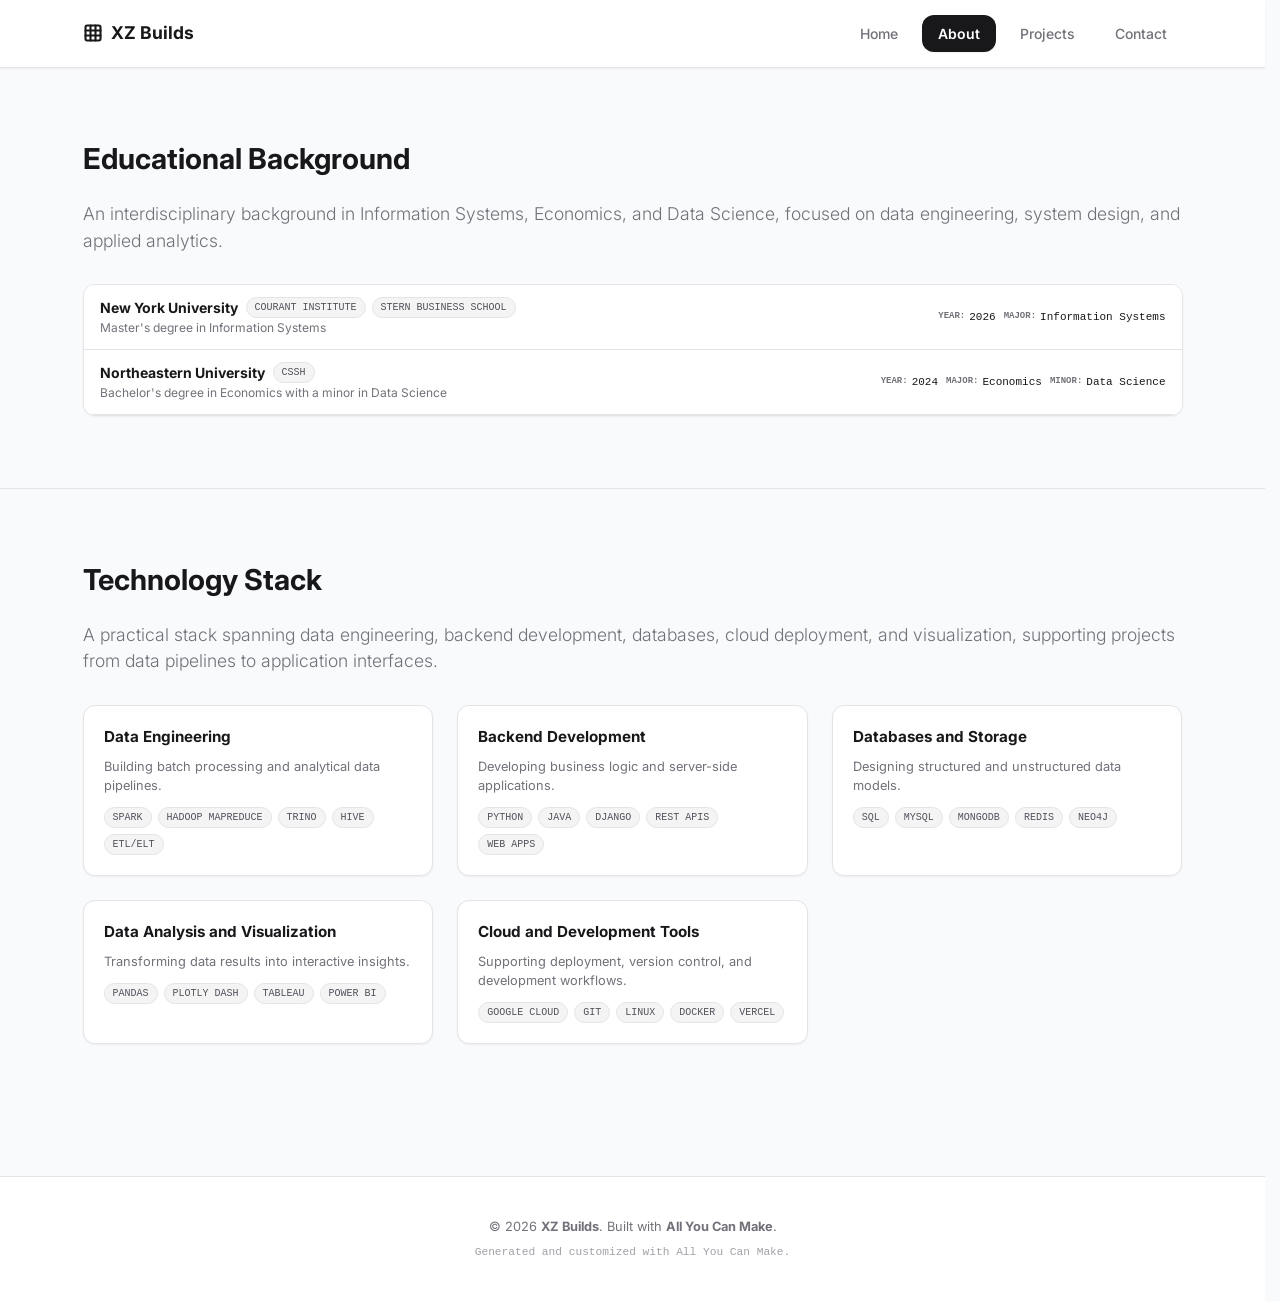
==== about.html @ 55003731 "Initial portfolio site" ====
<!DOCTYPE html>
<html lang="en">
<head>
  <meta charset="UTF-8">
  <meta name="viewport" content="width=device-width, initial-scale=1.0">
  <title>About | XZ Builds</title>
  
  <!-- Font Preloads mapping visual standards -->
  <link rel="preconnect" href="https://fonts.googleapis.com">
  <link rel="preconnect" href="https://fonts.gstatic.com" crossorigin>
  <link href="https://fonts.googleapis.com/css2?family=Inter:wght@300;400;500;600;700&family=JetBrains+Mono:wght@400;700&family=Playfair+Display:ital,wght@0,400;0,600;0,700;1,400&display=swap" rel="stylesheet">
  
  <!-- Stylesheets link -->
  <link rel="stylesheet" href="styles.css">
  
  <!-- Shared JS logic for popup modals and interaction -->
  <script src="script.js" defer></script>
</head>
<body>

  <!-- Dynamic Compiled Header Navigation Layout -->
  <header class="site-header">
    <div class="container header-inner">
      <a href="index.html" class="site-logo">
        <svg width="20" height="20" viewBox="0 0 24 24" fill="none" stroke="currentColor" stroke-width="2.5" stroke-linecap="round" stroke-linejoin="round" style="color:var(--accent-color)"><rect x="3" y="3" width="18" height="18" rx="2" ry="2"/><line x1="9" y1="3" x2="9" y2="21"/><line x1="15" y1="3" x2="15" y2="21"/><line x1="3" y1="9" x2="21" y2="9"/><line x1="3" y1="15" x2="21" y2="15"/></svg>
        <span>XZ Builds</span>
      </a>
      <nav class="main-navigation">
        <a href="index.html" class="">Home</a>
      <a href="about.html" class="active">About</a>
      <a href="projects.html" class="">Projects</a>
      <a href="contact.html" class="">Contact</a>
      </nav>
    </div>
  </header>

  <!-- Modular Content Segments Injection -->
  <main>
    
  <!-- BLOCK SEGMENT: Collection (ID: rhl7a94) -->
  <section class="block block-padding-medium  " style="">
    <div class="container" style="">
      
      <div class="section-header text-left" style="text-align:left;">
        <h2>Educational Background</h2>
        <p class="subtitle text-left" style="margin-bottom:24px; text-align:left;">An interdisciplinary background in Information Systems, Economics, and Data Science, focused on data engineering, system design, and applied analytics.</p>
      </div>
      
        <div class="collection-compact">
          
          <div class="collection-compact-row" style="display:flex; justify-content:space-between; align-items:center; gap:12px; padding:12px 16px; border-bottom: var(--palette-border-style, 1px solid var(--palette-border-color, #f1f5f9)); background: var(--palette-surface-bg, #ffffff); text-align:left; box-sizing: border-box; overflow-wrap: break-word; word-wrap: break-word; white-space: normal; width: 100%;">
            <div style="display:flex; align-items:center; gap:12px; text-align:left; flex-grow: 1; min-w: 0; box-sizing: border-box;">
              
              <div style="min-w: 0; box-sizing: border-box; flex-grow: 1;">
                <div style="display:flex; flex-wrap:wrap; align-items:center; gap:8px;">
                  <h4 style="margin:0; font-size:14px; font-weight:700; color: var(--palette-text-primary, #1e293b); display:inline-block; word-wrap: break-word; overflow-wrap: break-word; white-space: normal;">New York University</h4>
                  <div class="collection-tags" style="margin-top: 0; display: inline-flex;"><span class="collection-tag">Courant Institute</span><span class="collection-tag">Stern Business School</span></div>
                </div>
                <p style="margin:2px 0 0 0; font-size:12px; color: var(--palette-text-secondary, #64748b); word-wrap: break-word; overflow-wrap: break-word; white-space: normal; line-height:1.4;">Master's degree in Information Systems</p>
              </div>
            </div>
            <div style="display:flex; align-items:center; gap:12px; flex-shrink: 0; box-sizing: border-box; justify-content:flex-end;">
              <div class="collection-metadata" style="margin-top: 0; display: inline-flex; gap: 8px;">
            <span class="collection-metadata-item">
              <strong>Year:</strong>
              <span>2026</span>
            </span>
          
            <span class="collection-metadata-item">
              <strong>Major:</strong>
              <span>Information Systems</span>
            </span>
          </div>
              
              
            </div>
          </div>
          

          <div class="collection-compact-row" style="display:flex; justify-content:space-between; align-items:center; gap:12px; padding:12px 16px; border-bottom: var(--palette-border-style, 1px solid var(--palette-border-color, #f1f5f9)); background: var(--palette-surface-bg, #ffffff); text-align:left; box-sizing: border-box; overflow-wrap: break-word; word-wrap: break-word; white-space: normal; width: 100%;">
            <div style="display:flex; align-items:center; gap:12px; text-align:left; flex-grow: 1; min-w: 0; box-sizing: border-box;">
              
              <div style="min-w: 0; box-sizing: border-box; flex-grow: 1;">
                <div style="display:flex; flex-wrap:wrap; align-items:center; gap:8px;">
                  <h4 style="margin:0; font-size:14px; font-weight:700; color: var(--palette-text-primary, #1e293b); display:inline-block; word-wrap: break-word; overflow-wrap: break-word; white-space: normal;">Northeastern University</h4>
                  <div class="collection-tags" style="margin-top: 0; display: inline-flex;"><span class="collection-tag">CSSH</span></div>
                </div>
                <p style="margin:2px 0 0 0; font-size:12px; color: var(--palette-text-secondary, #64748b); word-wrap: break-word; overflow-wrap: break-word; white-space: normal; line-height:1.4;">Bachelor's degree in Economics with a minor in Data Science</p>
              </div>
            </div>
            <div style="display:flex; align-items:center; gap:12px; flex-shrink: 0; box-sizing: border-box; justify-content:flex-end;">
              <div class="collection-metadata" style="margin-top: 0; display: inline-flex; gap: 8px;">
            <span class="collection-metadata-item">
              <strong>Year:</strong>
              <span>2024</span>
            </span>
          
            <span class="collection-metadata-item">
              <strong>Major:</strong>
              <span>Economics</span>
            </span>
          
            <span class="collection-metadata-item">
              <strong>Minor:</strong>
              <span>Data Science</span>
            </span>
          </div>
              
              
            </div>
          </div>
          
        </div>
        
      
    </div>
  </section>
  

  <!-- BLOCK SEGMENT: Collection (ID: 1jy7slt) -->
  <section class="block block-padding-medium  block-border-top" style="">
    <div class="container" style="">
      
      <div class="section-header text-left" style="text-align:left;">
        <h2>Technology Stack</h2>
        <p class="subtitle text-left" style="margin-bottom:24px; text-align:left;">A practical stack spanning data engineering, backend development, databases, cloud deployment, and visualization, supporting projects from data pipelines to application interfaces.</p>
      </div>
      
        <section class="collection-block">
          <div class="collection-grid col-3">
            
        <article class="collection-card">
          
          <div class="collection-body">
            <div style="flex-grow: 1;">
              <h4 class="collection-title">Data Engineering</h4>
              <p class="collection-description">Building batch processing and analytical data pipelines.</p>
              
              <div class="collection-tags"><span class="collection-tag">Spark</span><span class="collection-tag">Hadoop MapReduce</span><span class="collection-tag">Trino</span><span class="collection-tag">Hive</span><span class="collection-tag">ETL/ELT</span></div>
              
            </div>
            
          </div>
        </article>
        

        <article class="collection-card">
          
          <div class="collection-body">
            <div style="flex-grow: 1;">
              <h4 class="collection-title">Backend Development</h4>
              <p class="collection-description">Developing business logic and server-side applications.</p>
              
              <div class="collection-tags"><span class="collection-tag">Python</span><span class="collection-tag">Java</span><span class="collection-tag">Django</span><span class="collection-tag">REST APIs</span><span class="collection-tag">WEB APPS</span></div>
              
            </div>
            
          </div>
        </article>
        

        <article class="collection-card">
          
          <div class="collection-body">
            <div style="flex-grow: 1;">
              <h4 class="collection-title">Databases and Storage</h4>
              <p class="collection-description">Designing structured and unstructured data models.</p>
              
              <div class="collection-tags"><span class="collection-tag">SQL</span><span class="collection-tag">MySQL</span><span class="collection-tag">MongoDB</span><span class="collection-tag">Redis</span><span class="collection-tag">Neo4j</span></div>
              
            </div>
            
          </div>
        </article>
        

        <article class="collection-card">
          
          <div class="collection-body">
            <div style="flex-grow: 1;">
              <h4 class="collection-title">Data Analysis and Visualization</h4>
              <p class="collection-description">Transforming data results into interactive insights.</p>
              
              <div class="collection-tags"><span class="collection-tag">Pandas</span><span class="collection-tag">Plotly Dash</span><span class="collection-tag">Tableau</span><span class="collection-tag">Power BI</span></div>
              
            </div>
            
          </div>
        </article>
        

        <article class="collection-card">
          
          <div class="collection-body">
            <div style="flex-grow: 1;">
              <h4 class="collection-title">Cloud and Development Tools</h4>
              <p class="collection-description">Supporting deployment, version control, and development workflows.</p>
              
              <div class="collection-tags"><span class="collection-tag">Google Cloud</span><span class="collection-tag">Git</span><span class="collection-tag">Linux</span><span class="collection-tag">Docker</span><span class="collection-tag">Vercel</span></div>
              
            </div>
            
          </div>
        </article>
        
          </div>
        </section>
        
      
    </div>
  </section>
  
  </main>

  <!-- Unified Footer Layout -->
  <footer class="site-footer">
    <div class="container">
      <p style="margin-bottom: 8px">&copy; 2026 <strong>XZ Builds</strong>. Built with <strong>All You Can Make</strong>.</p>
      <span style="font-size: 0.7rem; font-family: monospace; display: block; opacity: 0.65">Generated and customized with All You Can Make.</span>
    </div>
  </footer>

  <!-- Global Modal Root Container (Ensures backdrop covers whole viewport without container containment) -->
  <div id="static-modal-root">
    
  </div>

</body>
</html>
---- styles.css ----
/* Clean CSS compiled specifically for theme: Minimalist Slate */

:root {
  
  --bg-base: #f9fafb;
  --bg-surface: #ffffff;
  --border-color: #e4e4e7;
  --border-style: 1px solid var(--border-color);
  --shadow: 0 1px 2px 0 rgba(0, 0, 0, 0.05);
  --text-primary: #18181b;
  --text-secondary: #71717a;
  --accent-color: #18181b;
  --accent-hover: #27272a;
  --accent-text-color: #ffffff;
  --bg-muted: #f4f4f5;
  --radius: 12px;
  --font-family: 'Inter', sans-serif;
  --font-header: 'Inter', sans-serif;
  --bg-accent-base: #09090b;
  --text-accent-primary: #f4f4f5;
  --text-accent-secondary: #a1a1aa;
  --theme-action: #18181b;
  --theme-action-bg: transparent;
  --theme-action-border: none;
  --theme-action-shadow: none;
  --theme-action-padding: 0;
  --theme-action-radius: 0;
  --theme-action-hover: #52525b;
  --theme-action-hover-bg: transparent;
  --theme-action-hover-shadow: none;
  
  
  --palette-page-bg: #f9fafb;
  --palette-section-bg: #ffffff;
  --palette-surface-bg: #ffffff;
  --palette-elevated-bg: #ffffff;
  --palette-muted-bg: #f4f4f5;
  --palette-text-primary: #18181b;
  --palette-text-secondary: #71717a;
  --palette-border-color: #e4e4e7;
  --palette-border-style: 1px solid #e4e4e7;
  --palette-accent: #18181b;
  --palette-accent-text: #ffffff;
  --palette-tag-bg: #f4f4f5;
  --palette-tag-text: #52525b;
  --palette-metadata-label: #71717a;
  --palette-metadata-value: #18181b;
  --palette-shadow: 0 1px 2px 0 rgba(0, 0, 0, 0.05);
  --palette-radius: 12px;
  --palette-connector-bg: #ffffff;
  --palette-connector-border: 1px solid #d1d5db;
  --palette-connector-text: #475569;
  --palette-status-bg: #f1f5f9;
  --palette-status-border: 1px solid #e2e8f0;
  --palette-status-text: #18181b;
  
}

html {
  scrollbar-gutter: stable;
}

* {
  box-sizing: border-box;
}

body {
  margin: 0;
  padding: 0;
  background-color: var(--bg-base);
  color: var(--text-primary);
  font-family: var(--font-family);
  line-height: 1.5;
  -webkit-font-smoothing: antialiased;
}

h1, h2, h3, h4, h5, h6 {
  font-family: var(--font-header);
  color: var(--text-primary);
  margin-top: 0;
}

h1 {
  font-size: 2.5rem;
  line-height: 1.2;
  letter-spacing: -0.02em;
}

h2 {
  font-size: 1.8rem;
  line-height: 1.3;
}

p {
  margin-top: 0;
  margin-bottom: 1rem;
}

button, .btn {
  font-family: var(--font-family);
}

.container {
  width: 100%;
  max-width: 1140px;
  margin: 0 auto;
  padding-left: 20px;
  padding-right: 20px;
}

/* Layout Utilities & Navigation Boilerplate */
header.site-header {
  background-color: var(--bg-surface);
  border-bottom: var(--border-style);
  box-shadow: var(--shadow);
  padding: 15px 0;
  position: sticky;
  top: 0;
  z-index: 1000;
}

header.site-header .header-inner {
  display: flex;
  justify-content: space-between;
  align-items: center;
}

header.site-header .site-logo {
  font-family: var(--font-header);
  font-size: 1.1rem;
  font-weight: 700;
  color: var(--text-primary);
  text-decoration: none;
  display: flex;
  align-items: center;
  gap: 8px;
}

header.site-header nav.main-navigation {
  display: flex;
  gap: 8px;
  flex-wrap: wrap;
}

header.site-header nav.main-navigation a {
  color: var(--text-secondary);
  text-decoration: none;
  font-size: 0.875rem;
  font-weight: 500;
  padding: 8px 16px;
  border-radius: var(--radius);
  transition: all 0.2s ease-in-out;
}

header.site-header nav.main-navigation a:hover {
  color: var(--text-primary);
  background-color: var(--bg-muted);
}

header.site-header nav.main-navigation a.active {
  background-color: var(--accent-color);
  color: var(--accent-text-color) !important;
  font-weight: 600;
  box-shadow: var(--shadow);
}

footer.site-footer {
  background-color: var(--palette-surface-bg, var(--bg-surface));
  border-top: var(--palette-border-style, var(--border-style));
  padding: 40px 0;
  text-align: center;
  margin-top: 60px;
  color: var(--palette-text-secondary, var(--text-secondary));
  font-size: 0.8rem;
}

/* Base Block Design Layouts */
.block {
  overflow: hidden;
}

.block-padding-none {
  padding: 0;
}

.block-padding-small {
  padding: 2.5rem 0;
}

.block-padding-medium {
  padding: 4.5rem 0;
}

.block-padding-large {
  padding: 7rem 0;
}

.block-border-top {
  border-top: var(--border-style);
}

.block.bg-accent {
  background-color: var(--bg-accent-base);
  color: var(--text-accent-primary);
}

.block.bg-accent h1,
.block.bg-accent h2,
.block.bg-accent h3,
.block.bg-accent h4 {
  color: var(--text-accent-primary);
}

.block.bg-accent p,
.block.bg-accent .subtitle {
  color: var(--text-accent-secondary);
}

/* Hero Section */
.hero {
  display: flex;
  align-items: center;
}

.hero.flex-align-left { justify-content: flex-start; }
.hero.flex-align-center { justify-content: center; }
.hero.flex-align-right { justify-content: flex-end; }

.hero-content {
  max-width: 680px;
}

.text-left { text-align: left; }
.text-center { text-align: center; }
.text-right { text-align: right; }

.hero-content h1 {
  font-size: 2.8rem;
  margin-bottom: 1.25rem;
  font-weight: 750;
  line-height: 1.15;
}

.subtitle {
  font-size: 1.1rem;
  color: var(--text-secondary);
  line-height: 1.5;
  margin-bottom: 2rem;
  font-weight: 300;
}

.hero-content.text-center .subtitle {
  margin-left: auto;
  margin-right: auto;
}

.actions {
  display: flex;
  flex-wrap: wrap;
  gap: 12px;
}

.hero-content.text-center .actions {
  justify-content: center;
}

.hero-content.text-right .actions {
  justify-content: flex-end;
}

/* Button UI */
.btn {
  display: inline-flex;
  align-items: center;
  justify-content: center;
  padding: 10px 20px;
  font-size: 0.85rem;
  font-weight: 600;
  border-radius: var(--radius);
  text-decoration: none;
  cursor: pointer;
  transition: all 0.2s;
  border: 1px solid transparent;
}

.btn-primary {
  background-color: var(--accent-color);
  color: var(--accent-text-color) !important;
}

.btn-primary:hover {
  background-color: var(--accent-hover);
  opacity: 0.95;
}

.btn-secondary {
  background-color: var(--bg-surface);
  color: var(--text-primary);
  border: var(--border-style);
}

.btn-secondary:hover {
  background-color: var(--bg-base);
}

.btn-full {
  width: 100%;
}

/* Text Section */
.text-section {
  max-width: 800px;
  width: 100%;
}

.text-section.align-left {
  margin-left: 0;
  margin-right: auto;
  text-align: left;
}

.text-section.align-center {
  margin-left: auto;
  margin-right: auto;
  text-align: center;
}

.text-section.align-right {
  margin-left: auto;
  margin-right: 0;
  text-align: right;
}

.badge {
  display: inline-block;
  font-size: 0.65rem;
  font-weight: 700;
  text-transform: uppercase;
  letter-spacing: 0.1em;
  color: var(--accent-color);
  margin-bottom: 1rem;
  font-family: var(--font-header);
}

.text-pitch {
  font-size: 0.95rem;
  font-weight: 300;
  color: var(--text-secondary);
  line-height: 1.6;
}

/* Grid layout rules */
.grid {
  display: grid;
}

.gap-3 { gap: 12px; }
.gap-4 { gap: 20px; }

.col-1 {
  grid-template-columns: 1fr;
}

.col-2 {
  grid-template-columns: 1fr;
}

.col-3 {
  grid-template-columns: 1fr;
}

.col-4 {
  grid-template-columns: 1fr;
}

@media(min-width: 576px) {
  .col-2 {
    grid-template-columns: repeat(2, 1fr);
  }
  .col-3 {
    grid-template-columns: repeat(2, 1fr);
  }
  .col-4 {
    grid-template-columns: repeat(2, 1fr);
  }
}

@media(min-width: 768px) {
  .col-3 {
    grid-template-columns: repeat(2, 1fr);
  }
  .col-4 {
    grid-template-columns: repeat(3, 1fr);
  }
}

@media(min-width: 992px) {
  .col-2 {
    grid-template-columns: repeat(2, 1fr);
  }
  .col-3 {
    grid-template-columns: repeat(3, 1fr);
  }
  .col-4 {
    grid-template-columns: repeat(4, 1fr);
  }
}

/* General Card Design Structures */
.card {
  background-color: var(--bg-surface);
  border: var(--border-style);
  border-radius: var(--radius);
  box-shadow: var(--shadow);
  padding: 24px;
  transition: all 0.2s;
}

.card-icon {
  width: 40px;
  height: 40px;
  border-radius: 8px;
  display: flex;
  align-items: center;
  justify-content: center;
  background-color: var(--bg-base);
  margin-bottom: 16px;
  color: var(--accent-color);
}

.card-title {
  font-size: 0.95rem;
  font-weight: 700;
  margin-bottom: 8px;
}

.card-desc {
  font-size: 0.8rem;
  color: var(--text-secondary);
  font-weight: 300;
}

.section-header {
  margin-bottom: 30px;
}

/* Project and Portfolio Cards */
.project-card {
  display: flex;
  flex-direction: column;
  height: 100%;
  padding: 0;
  overflow: hidden;
}

.project-image-box {
  height: 156px;
  width: 100%;
  background-color: var(--bg-muted);
  position: relative;
  overflow: hidden;
}

.project-img {
  width: 100%;
  height: 100%;
  object-fit: cover;
}

.project-image-placeholder {
  display: flex;
  align-items: center;
  justify-content: center;
  height: 100%;
  font-family: var(--font-header);
  font-size: 0.8rem;
  color: var(--text-secondary);
}

.project-badge {
  position: absolute;
  top: 10px;
  left: 10px;
  background-color: var(--accent-color);
  color: var(--accent-text-color);
  font-size: 0.55rem;
  font-weight: 700;
  text-transform: uppercase;
  padding: 2px 6px;
  border-radius: 4px;
}

.project-body {
  padding: 20px;
  display: flex;
  flex-direction: column;
  flex-grow: 1;
}

.project-body .card-desc {
  flex-grow: 1;
}

.line-clamp-2 {
  display: -webkit-box;
  -webkit-line-clamp: 2;
  -webkit-box-orient: vertical;  
  overflow: hidden;
}

.item-action-label, .read-more, .collection-action {
  font-size: 0.75rem !important;
  font-weight: 700 !important;
  color: var(--theme-action, #4f46e5) !important;
  background-color: var(--theme-action-bg, transparent) !important;
  border: var(--theme-action-border, none) !important;
  box-shadow: var(--theme-action-shadow, none) !important;
  padding: var(--theme-action-padding, 0) !important;
  border-radius: var(--theme-action-radius, 0) !important;
  text-transform: uppercase !important;
  letter-spacing: 0.05em !important;
  transition: all 0.15s ease-in-out !important;
  cursor: pointer !important;
  display: inline-flex !important;
  align-items: center !important;
  gap: 4px !important;
  user-select: none !important;
  text-decoration: none !important;
}

.item-action-label:hover, .read-more:hover, .collection-action:hover {
  color: var(--theme-action-hover, #4338ca) !important;
  background-color: var(--theme-action-hover-bg, transparent) !important;
  box-shadow: var(--theme-action-hover-shadow, none) !important;
  text-decoration: none !important;
}

/* Curated Image Showroom Gallery */
.gallery-item {
  position: relative;
  height: 180px;
  border-radius: var(--radius);
  border: var(--border-style);
  overflow: hidden;
  cursor: pointer;
}

.gallery-item img {
  width: 100%;
  height: 100%;
  object-fit: cover;
}

.gallery-image-placeholder {
  display: flex;
  align-items: center;
  justify-content: center;
  height: 100%;
  background-color: var(--bg-muted);
}

.gallery-content {
  position: absolute;
  bottom: 0;
  left: 0;
  right: 0;
  background: linear-gradient(to top, rgba(0,0,0,0.85) 0%, rgba(0,0,0,0.4) 70%, transparent 100%);
  padding: 12px;
  color: #ffffff;
}

.gallery-title {
  display: block;
  font-size: 0.8rem;
  font-weight: 700;
}

.gallery-desc {
  display: block;
  font-size: 0.60rem;
  color: rgba(255,255,255,0.7);
  font-weight: 100;
  margin-top: 2px;
}

/* Timeline Layout */
.timeline-container {
  display: flex;
  flex-direction: column;
  gap: 16px;
  position: relative;
  max-width: 600px;
  margin: 0 auto;
}

.timeline-line {
  position: absolute;
  left: 7px;
  top: 10px;
  bottom: 10px;
  width: 2px;
  background-color: var(--border-color);
  z-index: 1;
}

.timeline-row {
  display: flex;
  gap: 20px;
  align-items: flex-start;
  position: relative;
  z-index: 2;
}

.timeline-dot {
  width: 16px;
  height: 16px;
  border-radius: 50%;
  background-color: var(--accent-color);
  border: 3px solid var(--bg-surface);
  flex-shrink: 0;
  margin-top: 14px;
}

.timeline-card {
  flex-grow: 1;
  padding: 16px;
}

.timeline-header {
  margin-bottom: 4px;
}

.timeline-date {
  font-size: 0.65rem;
  background-color: var(--bg-base);
  border: var(--border-style);
  padding: 1px 6px;
  border-radius: 4px;
  color: var(--text-secondary);
}

/* Collection layout overrides */
.list-container {
  display: flex;
  flex-direction: column;
  gap: 16px;
  width: 100%;
  box-sizing: border-box;
}

.list-container .card {
  padding: 16px !important;
  margin-bottom: 0 !important;
  border-radius: var(--radius, 12px) !important;
  box-shadow: var(--shadow-sm, 0 1px 2px 0 rgba(0, 0, 0, 0.05)) !important;
  border: var(--border-style, 1px solid #e2e8f0) !important;
}

.list-container .card:hover {
  border-color: var(--border-color-hover, #cbd5e1) !important;
}

.compact-container {
  border: var(--border-style, 1px solid #e2e8f0);
  border-radius: var(--radius, 12px);
  background-color: var(--bg-surface, #ffffff);
  overflow: hidden;
  display: flex;
  flex-direction: column;
  width: 100%;
  box-sizing: border-box;
}

.compact-row {
  display: flex;
  justify-content: space-between;
  align-items: center;
  gap: 16px;
  padding: 12px 16px;
  background: var(--bg-surface, #ffffff);
  text-align: left;
  border-bottom: 1px solid var(--border-color, #f1f5f9);
  box-sizing: border-box;
  width: 100%;
  transition: background-color 0.15s ease-in-out;
}

.compact-row:last-child {
  border-bottom: none;
}

.compact-row.interactive {
  cursor: pointer;
}

.compact-row.interactive:hover {
  background-color: var(--bg-muted, #f8fafc);
}

/* --- Collection Specific Layout Styles & Overrides --- */

.collection-tags {
  display: flex;
  flex-wrap: wrap;
  gap: 6px;
  margin-top: 10px;
}

.collection-tag {
  background-color: var(--palette-tag-bg, var(--bg-muted, #f1f5f9));
  color: var(--palette-tag-text, var(--text-secondary, #475569));
  border: 1px solid var(--palette-border-color, transparent);
  border-radius: var(--palette-radius, 4px);
  padding: 2px 8px;
  font-size: 10px;
  font-family: var(--font-mono, monospace);
  font-weight: 500;
  text-transform: uppercase;
  display: inline-block;
  max-width: 100%;
  box-sizing: border-box;
  word-wrap: break-word;
  overflow-wrap: break-word;
  white-space: normal;
  transition: background-color 0.15s ease-in-out;
}

.collection-metadata {
  display: flex;
  flex-wrap: wrap;
  gap: 12px;
  margin-top: 10px;
  width: 100%;
  box-sizing: border-box;
}

.collection-metadata-item {
  display: inline-flex;
  align-items: center;
  gap: 4px;
  font-family: var(--font-mono, monospace);
  font-size: 11px;
}

.collection-metadata-item strong {
  text-transform: uppercase;
  font-size: 9px;
  color: var(--palette-metadata-label, var(--text-secondary, #64748b));
  font-weight: 700;
}

.collection-metadata-item span {
  color: var(--palette-metadata-value, var(--text-primary, #475569));
  font-weight: 300;
}

.collection-grid {
  display: grid;
  grid-template-columns: 1fr;
  gap: 24px;
  width: 100%;
  box-sizing: border-box;
}

.collection-grid.col-1 {
  grid-template-columns: 1fr;
}
.collection-grid.col-2 {
  grid-template-columns: 1fr;
}
.collection-grid.col-3 {
  grid-template-columns: 1fr;
}
.collection-grid.col-4 {
  grid-template-columns: 1fr;
}

@media(min-width: 576px) {
  .collection-grid.col-2 {
    grid-template-columns: repeat(2, 1fr);
  }
  .collection-grid.col-3 {
    grid-template-columns: repeat(2, 1fr);
  }
  .collection-grid.col-4 {
    grid-template-columns: repeat(2, 1fr);
  }
}

@media(min-width: 768px) {
  .collection-grid.col-3 {
    grid-template-columns: repeat(2, 1fr);
  }
  .collection-grid.col-4 {
    grid-template-columns: repeat(3, 1fr);
  }
}

@media(min-width: 992px) {
  .collection-grid.col-2 {
    grid-template-columns: repeat(2, 1fr);
  }
  .collection-grid.col-3 {
    grid-template-columns: repeat(3, 1fr);
  }
  .collection-grid.col-4 {
    grid-template-columns: repeat(4, 1fr);
  }
}

.collection-grid .collection-card {
  display: flex;
  flex-direction: column;
  justify-content: space-between;
  height: 100%;
  width: 100%;
  background-color: var(--bg-surface, #ffffff);
  border: var(--border-style, 1px solid #e2e8f0);
  border-radius: var(--radius, 12px);
  box-shadow: var(--shadow-sm, 0 1px 2px 0 rgba(0, 0, 0, 0.05));
  overflow: hidden;
  transition: all 0.2s ease-in-out;
  box-sizing: border-box;
}

.collection-grid .collection-card.hover-lift {
  cursor: pointer;
}

.collection-grid .collection-card.hover-lift:hover {
  transform: translateY(-2px);
  box-shadow: var(--shadow, 0 4px 6px -1px rgba(0, 0, 0, 0.1));
  border-color: var(--border-color-hover, #cbd5e1);
}

.collection-grid .collection-image-box {
  width: 100%;
  aspect-ratio: 16 / 10;
  overflow: hidden;
  background-color: var(--bg-muted, #f8fafc);
  flex-shrink: 0;
}

.collection-grid .collection-img {
  width: 100%;
  height: 100%;
  object-fit: cover;
  display: block;
}

.collection-grid .collection-body {
  padding: 20px;
  display: flex;
  flex-direction: column;
  justify-content: space-between;
  flex-grow: 1;
  box-sizing: border-box;
  width: 100%;
}

.collection-grid .collection-title {
  font-size: 0.95rem;
  font-weight: 700;
  color: var(--text-primary, #1e293b);
  margin-top: 0;
  margin-bottom: 8px;
  word-wrap: break-word;
  overflow-wrap: break-word;
}

.collection-grid .collection-description {
  font-size: 0.8rem;
  color: var(--text-secondary, #64748b);
  margin-bottom: 12px;
  line-height: 1.5;
  word-wrap: break-word;
  overflow-wrap: break-word;
}

/* List Layout */
.collection-list {
  display: flex;
  flex-direction: column;
  gap: 16px;
  width: 100%;
  box-sizing: border-box;
}

.collection-list-row {
  display: flex;
  flex-direction: row;
  gap: 16px;
  align-items: stretch;
  padding: 16px;
  border: var(--border-style, 1px solid #e2e8f0);
  border-radius: var(--radius, 12px);
  background: var(--bg-surface, #ffffff);
  text-align: left;
  box-sizing: border-box;
  width: 100%;
  transition: all 0.2s ease-in-out;
}

.collection-list-row.hover-lift {
  cursor: pointer;
}

.collection-list-row.hover-lift:hover {
  border-color: var(--border-color-hover, #cbd5e1);
  box-shadow: var(--shadow-sm, 0 1px 2px 0 rgba(0, 0, 0, 0.05));
}

.collection-list-row .collection-image-box {
  flex-shrink: 0;
  width: 120px;
  height: 120px;
  border-radius: 8px;
  overflow: hidden;
  background-color: var(--bg-muted, #f8fafc);
}

.collection-list-row .collection-img {
  width: 100%;
  height: 100%;
  object-fit: cover;
  display: block;
}

.collection-list-row .collection-body {
  flex-grow: 1;
  display: flex;
  flex-direction: column;
  justify-content: space-between;
  min-width: 0;
  box-sizing: border-box;
  width: 100%;
}

.collection-list-row .collection-title {
  margin: 0 0 6px 0;
  font-size: 16px;
  font-weight: 700;
  color: var(--text-primary, #1e293b);
  word-wrap: break-word;
  overflow-wrap: break-word;
}

.collection-list-row .collection-description {
  margin: 0 0 8px 0;
  font-size: 13px;
  color: var(--text-secondary, #475569);
  line-height: 1.5;
  word-wrap: break-word;
  overflow-wrap: break-word;
}

/* Compact Row Index */
.collection-compact-container, .collection-compact {
  border: var(--palette-border-style, var(--border-style, 1px solid #e2e8f0));
  border-radius: var(--palette-radius, var(--radius, 12px));
  background-color: var(--palette-surface-bg, var(--bg-surface, #ffffff));
  box-shadow: var(--palette-shadow, none);
  overflow: hidden;
  display: flex;
  flex-direction: column;
  width: 100%;
  box-sizing: border-box;
}

.collection-compact-row {
  display: flex;
  justify-content: space-between;
  align-items: center;
  gap: 12px;
  padding: 12px 16px;
  background: var(--palette-surface-bg, var(--bg-surface, #ffffff));
  text-align: left;
  border-bottom: var(--palette-border-style, 1px solid var(--palette-border-color, #f1f5f9));
  box-sizing: border-box;
  width: 100%;
  transition: background-color 0.15s ease-in-out;
}

.collection-compact-row:last-child {
  border-bottom: none;
}

.collection-compact-row.interactive {
  cursor: pointer;
}

.collection-compact-row.interactive:hover {
  background-color: var(--palette-muted-bg, var(--bg-muted, #f8fafc));
}

/* Featured Showcase */
.collection-featured-container, .collection-featured {
  display: flex;
  flex-direction: column;
  gap: 16px;
  width: 100%;
  box-sizing: border-box;
}

.collection-featured-item {
  border: var(--border-style, 1px solid #e2e8f0);
  border-radius: 16px;
  overflow: hidden;
  background: var(--bg-surface, #ffffff);
  transition: all 0.2s ease-in-out;
  position: relative;
  text-align: left;
  box-sizing: border-box;
  width: 100%;
  display: flex;
  flex-direction: column;
  justify-content: space-between;
}

.collection-featured-item.hover-lift {
  cursor: pointer;
}

.collection-featured-item.hover-lift:hover {
  border-color: var(--border-color-hover, #cbd5e1);
  box-shadow: var(--shadow, 0 4px 6px -1px rgba(0, 0, 0, 0.1));
}

.collection-featured-item .collection-image-box {
  position: relative;
  width: 100%;
  height: 280px;
  flex-shrink: 0;
  background: var(--bg-muted, #f8fafc);
}

.collection-featured-item .collection-img {
  width: 100%;
  height: 100%;
  object-fit: cover;
  display: block;
}

.collection-featured-item .collection-body {
  padding: 24px;
  display: flex;
  flex-direction: column;
  justify-content: space-between;
  flex-grow: 1;
  box-sizing: border-box;
  width: 100%;
}

/* Card Grid Custom Layout rules */
.cardgrid-block {
  width: 100%;
  box-sizing: border-box;
}

.cardgrid-grid {
  display: grid;
  grid-template-columns: 1fr;
  gap: 24px;
  width: 100%;
  box-sizing: border-box;
}

@media(min-width: 576px) {
  .cardgrid-grid {
    grid-template-columns: repeat(2, 1fr);
  }
}

@media(min-width: 992px) {
  .cardgrid-grid {
    grid-template-columns: repeat(3, 1fr);
  }
}

.cardgrid-card {
  display: flex;
  flex-direction: column;
  justify-content: space-between;
  height: 100%;
  padding: 24px;
  background-color: var(--bg-surface, #ffffff);
  border: var(--border-style, 1px solid #e2e8f0);
  border-radius: var(--radius, 12px);
  text-align: left;
  box-sizing: border-box;
  overflow-wrap: break-word;
  word-wrap: break-word;
  white-space: normal;
  transition: all 0.2s ease-in-out;
}

.cardgrid-card.hover-lift {
  cursor: pointer;
}

.cardgrid-card.hover-lift:hover {
  border-color: var(--border-color-hover, #cbd5e1);
  box-shadow: var(--shadow-md, 0 4px 6px -1px rgba(0, 0, 0, 0.1), 0 2px 4px -1px rgba(0, 0, 0, 0.06));
  transform: translateY(-2px);
}

.cardgrid-card-content {
  flex-grow: 1;
  display: flex;
  flex-direction: column;
  gap: 12px;
}

.cardgrid-card-icon {
  width: 40px;
  height: 40px;
  padding: 8px;
  background: var(--bg-muted, #f8fafc);
  border-radius: 8px;
  display: flex;
  align-items: center;
  justify-content: center;
  flex-shrink: 0;
  margin-bottom: 4px;
}

.cardgrid-card-icon svg {
  width: 20px;
  height: 20px;
  color: var(--theme-action, #4f46e5);
}

.cardgrid-card-title {
  margin: 0;
  font-size: 14px;
  font-weight: 700;
  color: var(--text-primary, #1e293b);
  word-wrap: break-word;
  overflow-wrap: break-word;
  white-space: normal;
}

.cardgrid-card-desc {
  margin: 4px 0 0 0;
  font-size: 13px;
  color: var(--text-secondary, #475569);
  line-height: 1.5;
  word-wrap: break-word;
  overflow-wrap: break-word;
  white-space: normal;
  font-weight: 300;
}

.cardgrid-action {
  text-align: right;
  margin-top: auto;
  padding-top: 16px;
  display: flex;
  justify-content: flex-end;
  user-select: none;
}

/* Quote Section */
.quote-section {
  max-width: 600px;
  margin: 0 auto;
}

.quote-mark {
  font-size: 3rem;
  line-height: 1;
  font-family: serif;
  color: var(--accent-color);
  opacity: 0.4;
  height: 20px;
  display: block;
}

.quote-text {
  font-size: 1.15rem;
  line-height: 1.6;
  margin-bottom: 16px;
  color: var(--text-primary);
}

.quote-author {
  margin-top: 12px;
}

.author-name {
  font-size: 0.75rem;
  font-weight: 700;
}

.author-role {
  font-size: 0.65rem;
  color: var(--text-secondary);
  font-weight: 300;
}

/* Accordion Component FAQ */
.accordion-container {
  display: flex;
  flex-direction: column;
  gap: 12px;
  max-width: 640px;
  margin: 0 auto;
}

.accordion-item {
  padding: 0;
  overflow: hidden;
}

.accordion-question {
  padding: 16px 20px;
  background-color: var(--bg-muted);
  font-size: 0.85rem;
  color: var(--text-primary);
  border-bottom: var(--border-style);
}

.accordion-answer {
  padding: 16px 20px;
  font-size: 0.8rem;
  font-weight: 300;
  line-height: 1.5;
}

/* Call to Action Section */
.cta-section {
  max-width: 700px;
  margin: 0 auto;
}

.cta-section h2 {
  font-size: 2.1rem;
  margin-bottom: 8px;
}

/* Contact Form Block styling */
.max-w-sm {
  max-width: 480px;
  margin: 0 auto;
}

.form-group {
  margin-bottom: 15px;
}

.form-label {
  font-size: 0.65rem;
  font-weight: 700;
  margin-bottom: 5px;
  color: var(--text-secondary);
}

.form-control {
  width: 100%;
  padding: 10px 14px;
  border-radius: var(--radius);
  border: var(--border-style);
  background-color: var(--bg-base);
  color: var(--text-primary);
  font-size: 0.8rem;
  transition: all 0.2s;
}

.form-control:focus {
  outline: none;
  background-color: #ffffff;
  border-color: var(--accent-color);
}

/* AI Custom Extension Widget Box */
.custom-block-preview {
  max-width: 640px;
  margin: 0 auto;
  border-style: dashed;
}

.custom-block-tag {
  font-size: 0.65rem;
  color: var(--accent-color);
  font-weight: 700;
  letter-spacing: 0.05em;
  display: inline-flex;
  align-items: center;
  gap: 6px;
}

.accent-dot {
  width: 6px;
  height: 6px;
  background-color: var(--accent-color);
  border-radius: 50%;
}

.custom-title {
  font-size: 0.95rem;
  font-weight: 700;
}

.custom-desc {
  font-size: 0.8rem;
  font-weight: 300;
}

.custom-technical-panel {
  background-color: var(--bg-muted);
  border: var(--border-style);
  border-radius: var(--radius);
  padding: 16px;
  font-size: 0.75rem;
}

.panel-header {
  border-bottom: 1px solid var(--border-color);
  padding-bottom: 6px;
  margin-bottom: 10px;
}

.custom-specs {
  margin-bottom: 10px;
}

.specs-label {
  font-size: 0.65rem;
  color: var(--text-secondary);
  margin-bottom: 4px;
}

.specs-list {
  display: flex;
  flex-wrap: wrap;
  gap: 4px;
}

.spec-tag {
  background-color: var(--bg-surface);
  border: var(--border-style);
  font-size: 0.6rem;
  font-family: var(--font-header);
  padding: 1px 6px;
  border-radius: 4px;
}

.custom-note {
  margin-top: 4px;
  font-size: 0.7rem;
  line-height: 1.4;
}

.custom-required-alert {
  margin-top: 15px;
  background-color: rgba(37, 99, 235, 0.05);
  border: 1px solid rgba(37, 99, 235, 0.15);
  color: var(--text-primary);
  padding: 10px;
  border-radius: var(--radius);
  font-size: 0.75rem;
}

.flex { display: flex; }
.flex-col { flex-direction: column; }
.align-start { align-items: flex-start; }
.align-center { align-items: center; }
.justify-between { justify-content: space-between; }
.text-bold { font-weight: 700; }
.m-0 { margin: 0; }
.mt-3 { margin-top: 12px; }
.p-dark { color: var(--text-secondary); }

@keyframes modalFadeIn {
  from { opacity: 0; transform: scale(0.95); }
  to { opacity: 1; transform: scale(1); }
}

.site-modal-overlay, .static-modal-overlay {
  position: fixed;
  top: 0;
  left: 0;
  right: 0;
  bottom: 0;
  inset: 0;
  z-index: 99999;
  display: none;
  align-items: center;
  justify-content: center;
  background: rgba(15, 23, 42, 0.6);
  backdrop-filter: blur(4px);
  -webkit-backdrop-filter: blur(4px);
  padding: 20px;
  box-sizing: border-box;
}

.site-modal-overlay.is-open, .static-modal-overlay.is-open {
  display: flex !important;
}

.site-modal-content, .static-modal-card {
  position: relative;
  background: #ffffff;
  border-radius: 12px;
  width: 100%;
  max-width: 500px;
  max-height: calc(100vh - 40px);
  overflow-y: auto;
  padding: 24px;
  box-sizing: border-box;
  box-shadow: 0 20px 25px -5px rgba(0,0,0,0.1), 0 10px 10px -5px rgba(0,0,0,0.04);
  border: 1px solid #e2e8f0;
  animation: modalFadeIn 0.2s cubic-bezier(0.16, 1, 0.3, 1);
  outline: none;
  margin: auto;
}
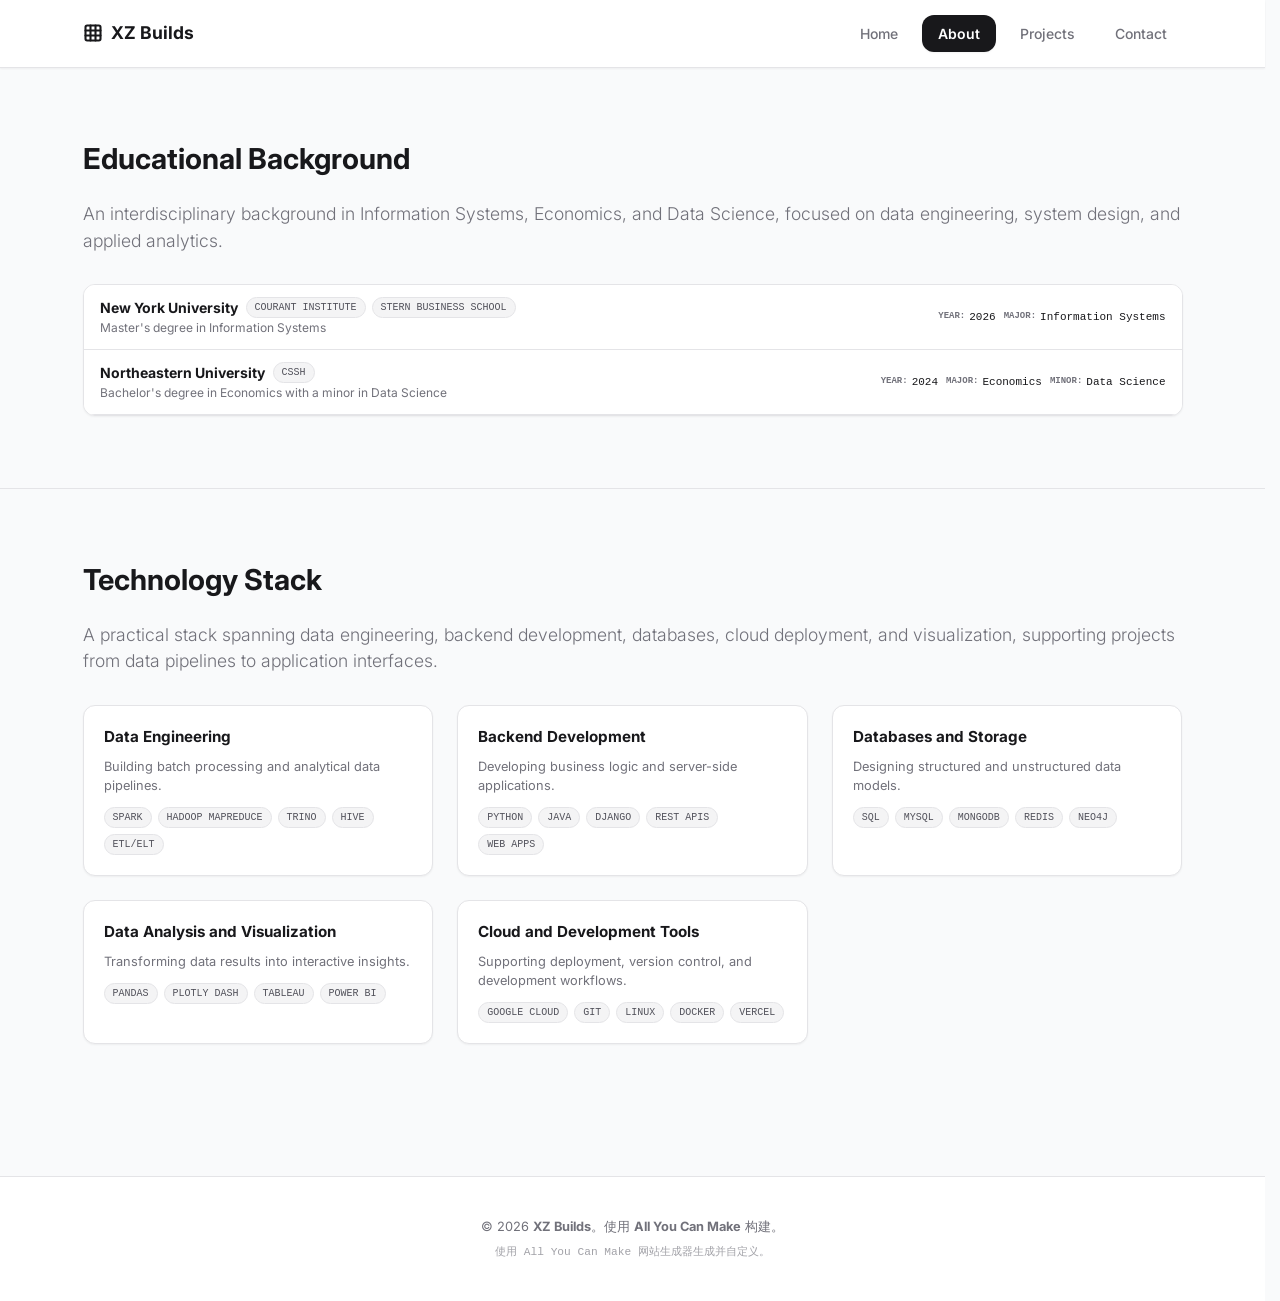
==== commit 56743f37: "Add files via upload" ====
--- a/about.html
+++ b/about.html
@@ -215,8 +215,8 @@
   <!-- Unified Footer Layout -->
   <footer class="site-footer">
     <div class="container">
-      <p style="margin-bottom: 8px">&copy; 2026 <strong>XZ Builds</strong>. Built with <strong>All You Can Make</strong>.</p>
-      <span style="font-size: 0.7rem; font-family: monospace; display: block; opacity: 0.65">Generated and customized with All You Can Make.</span>
+      <p style="margin-bottom: 8px">&copy; 2026 <strong>XZ Builds</strong>。使用 <strong>All You Can Make</strong> 构建。</p>
+      <span style="font-size: 0.7rem; font-family: monospace; display: block; opacity: 0.65">使用 All You Can Make 网站生成器生成并自定义。</span>
     </div>
   </footer>
 
--- a/styles.css
+++ b/styles.css
@@ -310,25 +310,12 @@
 /* Text Section */
 .text-section {
   max-width: 800px;
-  width: 100%;
-}
-
-.text-section.align-left {
-  margin-left: 0;
-  margin-right: auto;
-  text-align: left;
-}
-
-.text-section.align-center {
+  margin: 0 auto;
+}
+
+.text-section.text-center {
   margin-left: auto;
   margin-right: auto;
-  text-align: center;
-}
-
-.text-section.align-right {
-  margin-left: auto;
-  margin-right: 0;
-  text-align: right;
 }
 
 .badge {
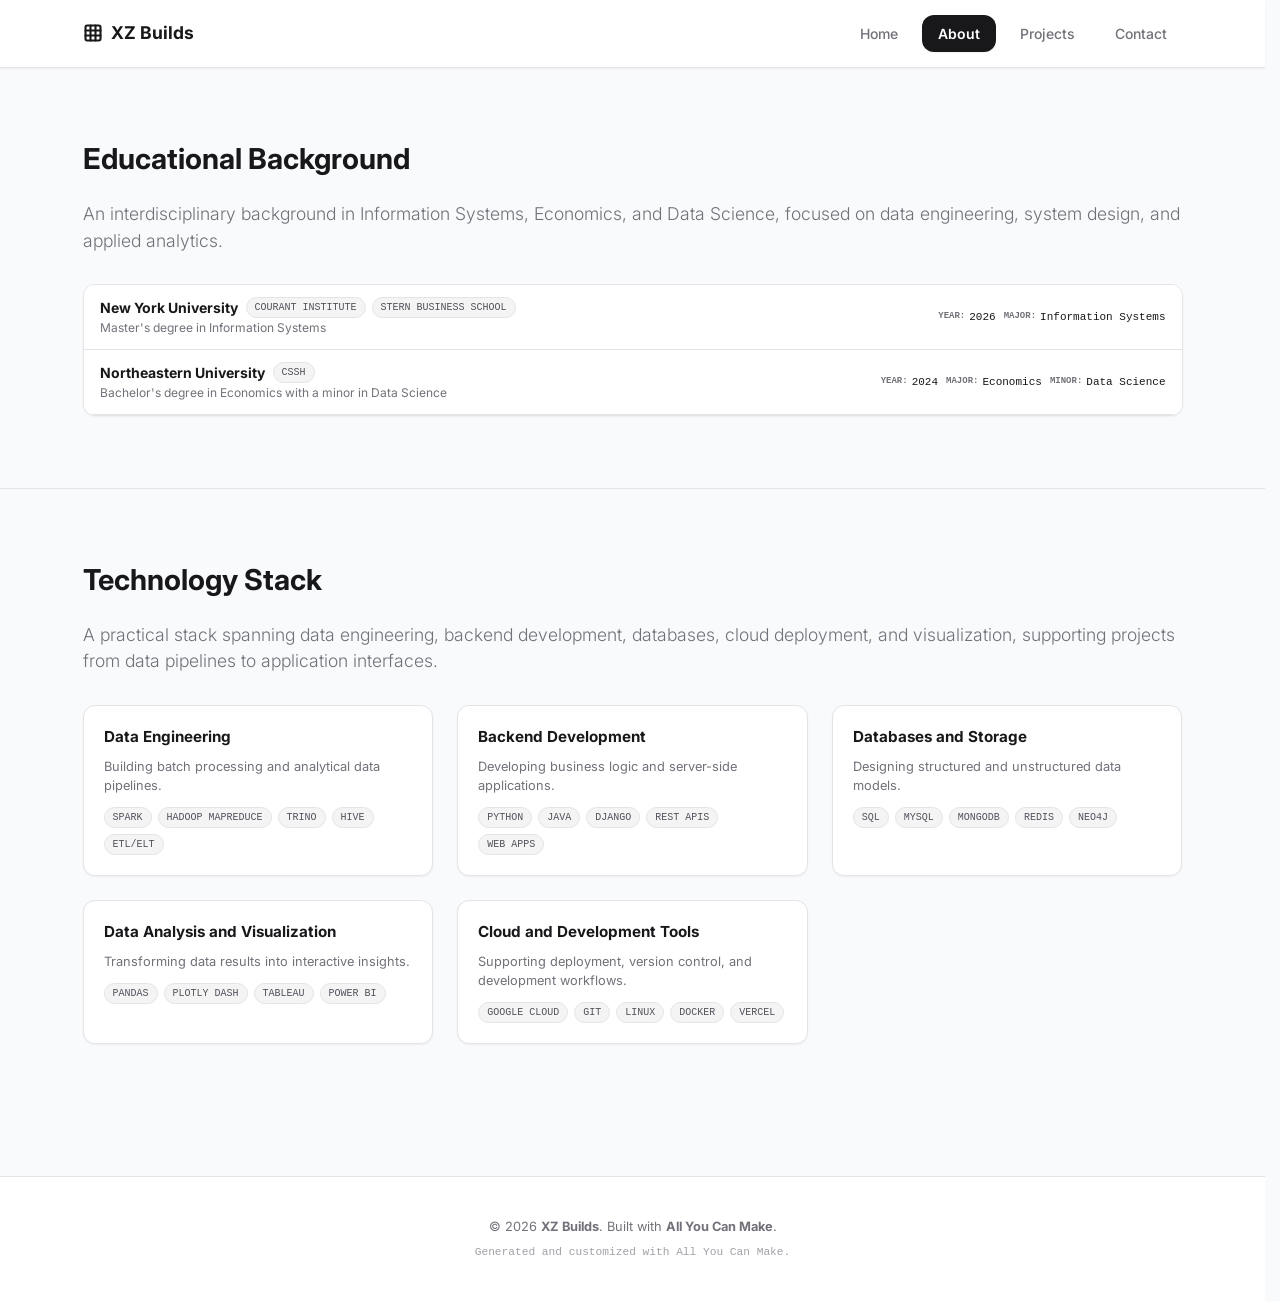
==== commit 491d49e4: "Add files via upload" ====
--- a/about.html
+++ b/about.html
@@ -215,8 +215,8 @@
   <!-- Unified Footer Layout -->
   <footer class="site-footer">
     <div class="container">
-      <p style="margin-bottom: 8px">&copy; 2026 <strong>XZ Builds</strong>。使用 <strong>All You Can Make</strong> 构建。</p>
-      <span style="font-size: 0.7rem; font-family: monospace; display: block; opacity: 0.65">使用 All You Can Make 网站生成器生成并自定义。</span>
+      <p style="margin-bottom: 8px">&copy; 2026 <strong>XZ Builds</strong>. Built with <strong>All You Can Make</strong>.</p>
+      <span style="font-size: 0.7rem; font-family: monospace; display: block; opacity: 0.65">Generated and customized with All You Can Make.</span>
     </div>
   </footer>
 
--- a/styles.css
+++ b/styles.css
@@ -310,12 +310,25 @@
 /* Text Section */
 .text-section {
   max-width: 800px;
-  margin: 0 auto;
-}
-
-.text-section.text-center {
-  margin-left: auto;
-  margin-right: auto;
+  width: 100%;
+}
+
+.text-section.align-left {
+  margin-left: 0 !important;
+  margin-right: auto !important;
+  text-align: left !important;
+}
+
+.text-section.align-center {
+  margin-left: auto !important;
+  margin-right: auto !important;
+  text-align: center !important;
+}
+
+.text-section.align-right {
+  margin-left: auto !important;
+  margin-right: 0 !important;
+  text-align: right !important;
 }
 
 .badge {
